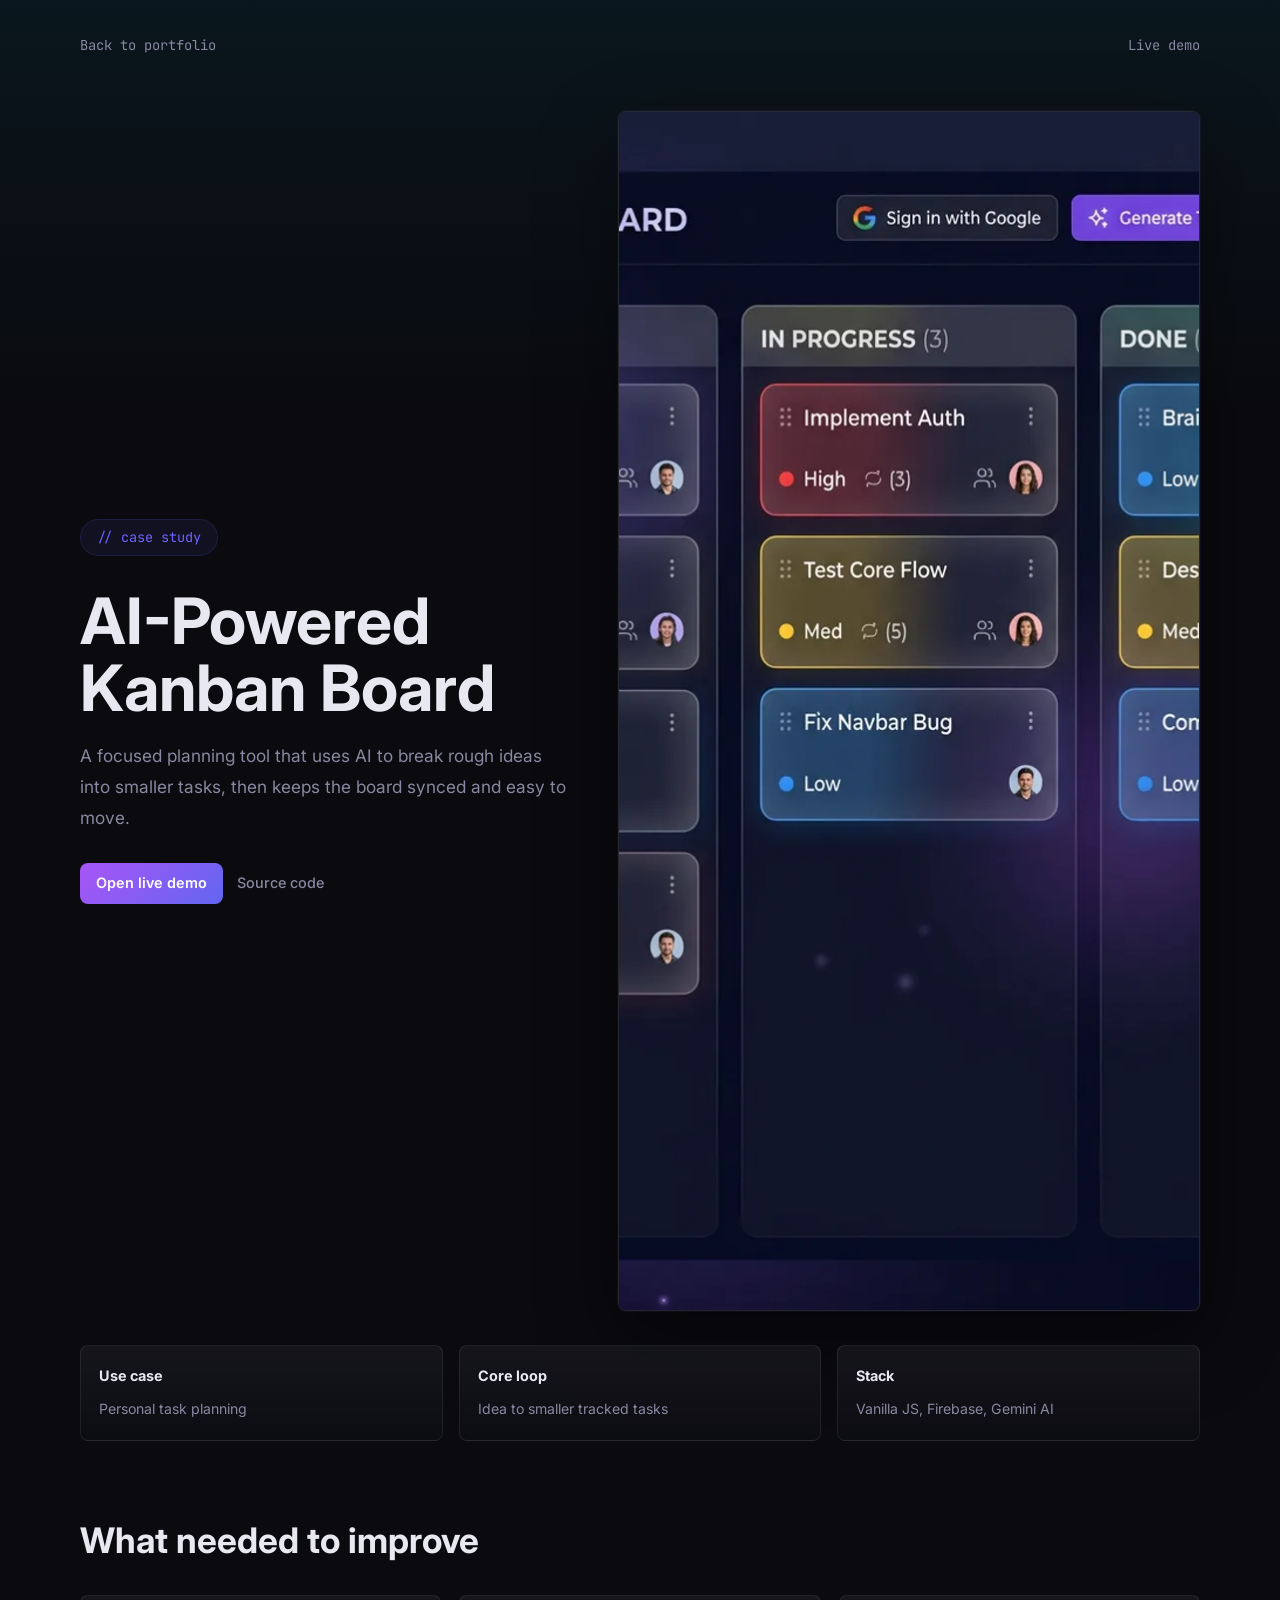
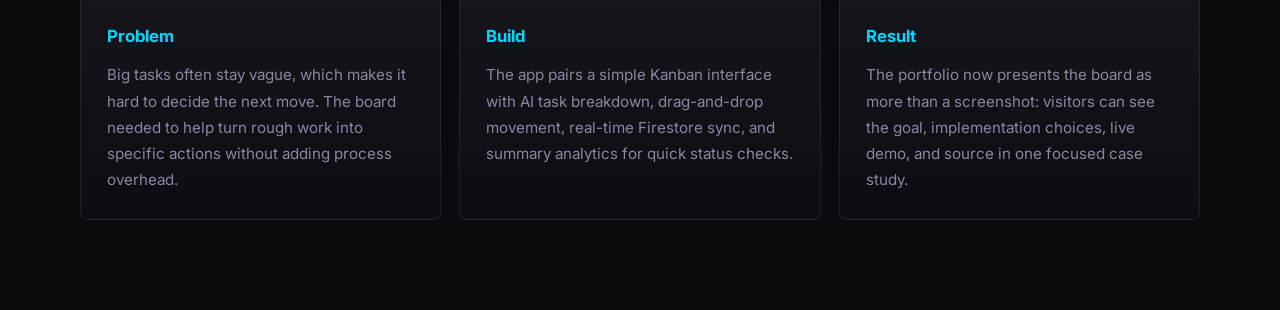
==== case-studies/ai-kanban-board/index.html @ 57461fca "add portfolio case studies" ====
<!doctype html>
<html lang="en">
  <head>
    <meta charset="UTF-8" />
    <meta name="viewport" content="width=device-width, initial-scale=1.0" />
    <title>AI-Powered Kanban Board Case Study | romeototo</title>
    <meta
      name="description"
      content="Case study for romeototo's AI-Powered Kanban Board, a productivity board with AI task breakdown and real-time cloud sync."
    />
    <meta name="theme-color" content="#0a0a0f" />
    <link rel="preconnect" href="https://fonts.googleapis.com" />
    <link rel="preconnect" href="https://fonts.gstatic.com" crossorigin />
    <link
      href="https://fonts.googleapis.com/css2?family=Inter:wght@300;400;500;600;700;800;900&family=JetBrains+Mono:wght@400;600&display=swap"
      rel="stylesheet"
    />
    <link rel="stylesheet" href="../../style.css" />
  </head>
  <body class="case-page">
    <main class="case-shell">
      <nav class="case-nav" aria-label="Case study navigation">
        <a href="../../#projects">Back to portfolio</a>
        <a
          href="https://romeototo.github.io/ai-kanban-board/"
          target="_blank"
          rel="noopener noreferrer"
          >Live demo</a
        >
      </nav>

      <section class="case-hero">
        <div>
          <span class="section-tag">// case study</span>
          <h1>AI-Powered Kanban Board</h1>
          <p>
            A focused planning tool that uses AI to break rough ideas into
            smaller tasks, then keeps the board synced and easy to move.
          </p>
          <div class="case-actions">
            <a
              href="https://romeototo.github.io/ai-kanban-board/"
              target="_blank"
              rel="noopener noreferrer"
              class="project-link project-link-primary link-purple"
              >Open live demo</a
            >
            <a
              href="https://github.com/romeototo/ai-kanban-board"
              target="_blank"
              rel="noopener noreferrer"
              class="project-link"
              >Source code</a
            >
          </div>
        </div>
        <img
          src="../../assets/projects/ai-kanban-board.webp"
          alt="AI Kanban Board interface preview"
          class="case-screenshot"
          width="1200"
          height="1200"
        />
      </section>

      <section class="case-metrics" aria-label="Project summary">
        <div>
          <strong>Use case</strong>
          <span>Personal task planning</span>
        </div>
        <div>
          <strong>Core loop</strong>
          <span>Idea to smaller tracked tasks</span>
        </div>
        <div>
          <strong>Stack</strong>
          <span>Vanilla JS, Firebase, Gemini AI</span>
        </div>
      </section>

      <section class="case-section">
        <h2>What needed to improve</h2>
        <div class="case-grid">
          <div class="case-panel">
            <h3>Problem</h3>
            <p>
              Big tasks often stay vague, which makes it hard to decide the next
              move. The board needed to help turn rough work into specific
              actions without adding process overhead.
            </p>
          </div>
          <div class="case-panel">
            <h3>Build</h3>
            <p>
              The app pairs a simple Kanban interface with AI task breakdown,
              drag-and-drop movement, real-time Firestore sync, and summary
              analytics for quick status checks.
            </p>
          </div>
          <div class="case-panel">
            <h3>Result</h3>
            <p>
              The portfolio now presents the board as more than a screenshot:
              visitors can see the goal, implementation choices, live demo, and
              source in one focused case study.
            </p>
          </div>
        </div>
      </section>
    </main>
  </body>
</html>
---- style.css ----
/* ======================================
   romeototo Portfolio — Design System
   ====================================== */

/* CSS Reset & Variables */
*,
*::before,
*::after {
  margin: 0;
  padding: 0;
  box-sizing: border-box;
}

:root {
  /* Colors */
  --bg-primary: #0a0a0f;
  --bg-secondary: #111118;
  --bg-card: rgba(17, 17, 24, 0.7);
  --bg-card-hover: rgba(25, 25, 40, 0.8);

  --accent: #6c63ff;
  --accent-glow: rgba(108, 99, 255, 0.3);
  --accent-light: #8b83ff;
  --accent-dark: #5046e5;

  --cyan: #00d9ff;
  --green: #00ff88;
  --pink: #ff6b9d;
  --orange: #ff9f43;
  --yellow: #feca57;

  --text-primary: #e8e8f0;
  --text-secondary: #8888a0;
  --text-muted: #555568;

  --border: rgba(108, 99, 255, 0.15);
  --border-hover: rgba(108, 99, 255, 0.4);

  /* Typography */
  --font-main: "Inter", -apple-system, BlinkMacSystemFont, sans-serif;
  --font-mono: "JetBrains Mono", "Fira Code", monospace;

  /* Spacing */
  --section-padding: 120px 0;
  --container-width: 1200px;

  /* Effects */
  --glass: rgba(17, 17, 24, 0.6);
  --glass-border: rgba(108, 99, 255, 0.12);
  --shadow-lg: 0 25px 60px rgba(0, 0, 0, 0.5);
  --shadow-glow: 0 0 40px rgba(108, 99, 255, 0.15);

  --transition: 0.3s cubic-bezier(0.4, 0, 0.2, 1);
  --transition-slow: 0.6s cubic-bezier(0.4, 0, 0.2, 1);
}

html {
  scroll-behavior: smooth;
  scroll-padding-top: 80px;
}

body {
  font-family: var(--font-main);
  background:
    linear-gradient(180deg, rgba(108, 99, 255, 0.035), transparent 420px),
    var(--bg-primary);
  color: var(--text-primary);
  overflow-x: hidden;
  line-height: 1.7;
  -webkit-font-smoothing: antialiased;
}

/* ======================================
   Background Effects
   ====================================== */

.bg-grid {
  position: fixed;
  inset: 0;
  background-image:
    linear-gradient(rgba(108, 99, 255, 0.03) 1px, transparent 1px),
    linear-gradient(90deg, rgba(108, 99, 255, 0.03) 1px, transparent 1px);
  background-size: 60px 60px;
  z-index: 0;
  pointer-events: none;
}

.bg-glow {
  position: fixed;
  display: none;
  border-radius: 50%;
  filter: blur(120px);
  opacity: 0.4;
  pointer-events: none;
  z-index: 0;
}

.bg-glow-1 {
  width: 600px;
  height: 600px;
  background: var(--accent);
  top: -200px;
  right: -200px;
  opacity: 0.08;
  animation: float-glow 15s ease-in-out infinite;
}

.bg-glow-2 {
  width: 500px;
  height: 500px;
  background: var(--cyan);
  bottom: -150px;
  left: -150px;
  opacity: 0.06;
  animation: float-glow 20s ease-in-out infinite reverse;
}

.bg-glow-3 {
  width: 400px;
  height: 400px;
  background: var(--pink);
  top: 50%;
  left: 50%;
  transform: translate(-50%, -50%);
  opacity: 0.04;
  animation: float-glow 12s ease-in-out infinite;
}

@keyframes float-glow {
  0%,
  100% {
    transform: translate(0, 0) scale(1);
  }
  33% {
    transform: translate(30px, -30px) scale(1.1);
  }
  66% {
    transform: translate(-20px, 20px) scale(0.9);
  }
}

/* Particles */
#particles {
  position: fixed;
  inset: 0;
  z-index: 0;
  pointer-events: none;
}

.particle {
  position: absolute;
  width: 3px;
  height: 3px;
  background: var(--accent);
  border-radius: 50%;
  opacity: 0;
  animation: particle-float linear infinite;
}

@keyframes particle-float {
  0% {
    opacity: 0;
    transform: translateY(100vh) scale(0);
  }
  10% {
    opacity: 0.6;
  }
  90% {
    opacity: 0.6;
  }
  100% {
    opacity: 0;
    transform: translateY(-10vh) scale(1);
  }
}

/* ======================================
   Container
   ====================================== */

.container {
  max-width: var(--container-width);
  margin: 0 auto;
  padding: 0 24px;
}

/* ======================================
   Navigation
   ====================================== */

.navbar {
  position: fixed;
  top: 0;
  left: 0;
  right: 0;
  z-index: 1000;
  padding: 16px 0;
  transition: var(--transition);
  backdrop-filter: blur(20px);
  -webkit-backdrop-filter: blur(20px);
  background: rgba(10, 10, 15, 0.72);
  border-bottom: 1px solid transparent;
}

.navbar.scrolled {
  padding: 10px 0;
  border-bottom-color: var(--glass-border);
  box-shadow: 0 4px 30px rgba(0, 0, 0, 0.3);
}

.nav-container {
  max-width: var(--container-width);
  margin: 0 auto;
  padding: 0 24px;
  display: flex;
  align-items: center;
  justify-content: space-between;
}

.nav-logo {
  font-family: var(--font-mono);
  font-size: 1.2rem;
  font-weight: 600;
  color: var(--text-primary);
  text-decoration: none;
  transition: var(--transition);
}

.nav-logo:hover {
  color: var(--accent);
}

.logo-bracket {
  color: var(--accent);
}

.nav-links {
  display: flex;
  gap: 8px;
}

.nav-link {
  color: var(--text-secondary);
  text-decoration: none;
  padding: 8px 16px;
  border-radius: 8px;
  font-size: 0.9rem;
  font-weight: 500;
  transition: var(--transition);
}

.nav-link:hover {
  color: var(--text-primary);
  background: rgba(108, 99, 255, 0.1);
}

.nav-links .nav-link[target="_blank"] {
  color: #c084fc;
  font-weight: 600;
}

.nav-toggle {
  display: none;
  flex-direction: column;
  gap: 5px;
  background: none;
  border: none;
  cursor: pointer;
  padding: 4px;
}

.nav-toggle span {
  width: 24px;
  height: 2px;
  background: var(--text-primary);
  border-radius: 2px;
  transition: var(--transition);
}

/* ======================================
   Hero Section
   ====================================== */

.hero {
  min-height: 100vh;
  display: flex;
  align-items: center;
  justify-content: center;
  padding: 120px 24px 80px;
  position: relative;
  z-index: 1;
  gap: 72px;
  max-width: var(--container-width);
  margin: 0 auto;
}

.hero-content {
  flex: 1;
  max-width: 600px;
}

.hero-badge {
  display: inline-flex;
  align-items: center;
  gap: 8px;
  padding: 8px 16px;
  background: rgba(0, 255, 136, 0.08);
  border: 1px solid rgba(0, 255, 136, 0.2);
  border-radius: 100px;
  font-size: 0.85rem;
  color: var(--green);
  margin-bottom: 32px;
  animation: fadeInUp 0.8s ease-out;
}

.badge-dot {
  width: 8px;
  height: 8px;
  background: var(--green);
  border-radius: 50%;
  animation: pulse-dot 2s ease-in-out infinite;
}

@keyframes pulse-dot {
  0%,
  100% {
    opacity: 1;
    transform: scale(1);
  }
  50% {
    opacity: 0.5;
    transform: scale(0.8);
  }
}

.hero-title {
  font-size: clamp(2.5rem, 6vw, 4rem);
  font-weight: 800;
  line-height: 1.1;
  margin-bottom: 20px;
  animation: fadeInUp 0.8s ease-out 0.1s both;
}

.hero-greeting {
  display: block;
  font-size: 0.45em;
  font-weight: 400;
  color: var(--text-secondary);
  margin-bottom: 8px;
}

.hero-name {
  background: linear-gradient(
    135deg,
    var(--accent) 0%,
    var(--cyan) 50%,
    var(--accent-light) 100%
  );
  -webkit-background-clip: text;
  -webkit-text-fill-color: transparent;
  background-clip: text;
}

.hero-roles {
  font-family: var(--font-mono);
  font-size: 1.1rem;
  color: var(--accent);
  margin-bottom: 24px;
  min-height: 32px;
  animation: fadeInUp 0.8s ease-out 0.2s both;
}

.cursor {
  animation: blink 1s step-end infinite;
  color: var(--accent);
}

@keyframes blink {
  50% {
    opacity: 0;
  }
}

.hero-description {
  font-size: 1.1rem;
  color: var(--text-secondary);
  line-height: 1.8;
  margin-bottom: 40px;
  max-width: 480px;
  animation: fadeInUp 0.8s ease-out 0.3s both;
}

.muted-inline {
  color: var(--text-muted);
}

.hero-cta {
  display: flex;
  gap: 16px;
  flex-wrap: wrap;
  animation: fadeInUp 0.8s ease-out 0.4s both;
}

.proof-strip {
  display: grid;
  grid-template-columns: repeat(4, minmax(0, 1fr));
  gap: 12px;
  margin-top: 34px;
  animation: fadeInUp 0.8s ease-out 0.5s both;
}

.proof-item {
  padding: 16px 14px;
  border: 1px solid rgba(108, 99, 255, 0.14);
  border-radius: 8px;
  background:
    linear-gradient(180deg, rgba(255, 255, 255, 0.035), transparent),
    rgba(17, 17, 24, 0.52);
  box-shadow: 0 14px 34px rgba(0, 0, 0, 0.18);
}

.proof-item strong {
  display: block;
  color: var(--text-primary);
  font-family: var(--font-mono);
  font-size: 1.05rem;
  line-height: 1.2;
}

.proof-item span {
  display: block;
  margin-top: 4px;
  color: var(--text-muted);
  font-size: 0.75rem;
  line-height: 1.35;
}

/* Buttons */
.btn {
  display: inline-flex;
  align-items: center;
  gap: 8px;
  padding: 14px 28px;
  border-radius: 12px;
  font-size: 0.95rem;
  font-weight: 600;
  text-decoration: none;
  transition: var(--transition);
  cursor: pointer;
  border: none;
}

.btn-primary {
  background: linear-gradient(135deg, var(--accent), var(--accent-dark));
  color: white;
  box-shadow: 0 4px 20px var(--accent-glow);
}

.btn-primary:hover {
  transform: translateY(-2px);
  box-shadow: 0 8px 30px rgba(108, 99, 255, 0.4);
}

.btn-ghost {
  background: transparent;
  color: var(--text-primary);
  border: 1px solid var(--border);
}

.btn-ghost:hover {
  border-color: var(--accent);
  background: rgba(108, 99, 255, 0.08);
  transform: translateY(-2px);
}

.btn-resume {
  background: transparent;
  color: #c084fc;
  border: 1px solid rgba(168, 85, 247, 0.3);
}

.btn-resume:hover {
  border-color: #c084fc;
  background: rgba(168, 85, 247, 0.1);
  transform: translateY(-2px);
}

/* Hero Visual — Code Window */
.hero-visual {
  flex: 0 0 420px;
  animation: fadeInUp 1s ease-out 0.5s both;
}

.code-window {
  background: var(--bg-secondary);
  border: 1px solid var(--glass-border);
  border-radius: 16px;
  overflow: hidden;
  box-shadow: var(--shadow-lg), var(--shadow-glow);
  transform: perspective(1000px) rotateY(-5deg) rotateX(2deg);
  transition: var(--transition-slow);
}

.code-window:hover {
  transform: perspective(1000px) rotateY(0deg) rotateX(0deg);
  box-shadow:
    var(--shadow-lg),
    0 0 60px rgba(108, 99, 255, 0.2);
}

.code-header {
  display: flex;
  align-items: center;
  gap: 12px;
  padding: 14px 20px;
  background: rgba(255, 255, 255, 0.03);
  border-bottom: 1px solid var(--glass-border);
}

.code-dots {
  display: flex;
  gap: 8px;
}

.dot {
  width: 12px;
  height: 12px;
  border-radius: 50%;
}

.dot-red {
  background: #ff5f57;
}
.dot-yellow {
  background: #ffbd2e;
}
.dot-green {
  background: #28c840;
}

.code-title {
  font-family: var(--font-mono);
  font-size: 0.8rem;
  color: var(--text-muted);
}

.code-body {
  padding: 24px;
  font-family: var(--font-mono);
  font-size: 0.85rem;
  line-height: 1.8;
}

.code-body pre {
  white-space: pre-wrap;
}

.code-keyword {
  color: var(--pink);
}
.code-var {
  color: var(--cyan);
}
.code-key {
  color: var(--accent-light);
}
.code-string {
  color: var(--green);
}

/* ======================================
   Banner Section
   ====================================== */

.banner-section {
  padding: 20px 0 60px;
  position: relative;
  z-index: 1;
}

.banner-wrapper {
  position: relative;
  border-radius: 8px;
  overflow: hidden;
  /* Animated neon border */
  padding: 2px;
  background: linear-gradient(
    135deg,
    rgba(0, 217, 255, 0.6),
    rgba(108, 99, 255, 0.4),
    rgba(0, 217, 255, 0.2),
    rgba(108, 99, 255, 0.6)
  );
  background-size: 300% 300%;
  animation: banner-border-glow 4s ease infinite;
  box-shadow:
    0 0 30px rgba(0, 217, 255, 0.2),
    0 0 60px rgba(108, 99, 255, 0.1),
    0 20px 60px rgba(0, 0, 0, 0.5);
}

@keyframes banner-border-glow {
  0% {
    background-position: 0% 50%;
  }
  50% {
    background-position: 100% 50%;
  }
  100% {
    background-position: 0% 50%;
  }
}

.banner-wrapper::before {
  content: "";
  position: absolute;
  inset: 0;
  border-radius: 8px;
  background: linear-gradient(
    90deg,
    transparent 0%,
    rgba(0, 217, 255, 0.08) 40%,
    rgba(108, 99, 255, 0.08) 60%,
    transparent 100%
  );
  background-size: 200% 100%;
  animation: banner-shimmer 3s ease-in-out infinite;
  pointer-events: none;
  z-index: 2;
}

@keyframes banner-shimmer {
  0% {
    background-position: -200% 0;
  }
  100% {
    background-position: 200% 0;
  }
}

.profile-banner {
  display: block;
  width: 100%;
  height: auto;
  border-radius: 6px;
  transition:
    transform 0.4s ease,
    filter 0.4s ease;
  filter: brightness(0.95) saturate(1.1);
  position: relative;
  z-index: 1;
}

.banner-wrapper picture {
  display: block;
}

.banner-wrapper:hover .profile-banner {
  transform: scale(1.01);
  filter: brightness(1.05) saturate(1.2);
}

@media (max-width: 768px) {
  .banner-section {
    padding: 10px 0 40px;
  }
  .banner-wrapper {
    border-radius: 8px;
  }
  .profile-banner {
    border-radius: 6px;
  }
}

/* ======================================
   Sections
   ====================================== */

.section {
  padding: var(--section-padding);
  position: relative;
  z-index: 1;
}

.section-dark {
  background:
    linear-gradient(180deg, rgba(255, 255, 255, 0.015), transparent 120px),
    rgba(0, 0, 0, 0.3);
}

.section-header {
  text-align: center;
  margin-bottom: 64px;
}

.section-tag {
  display: inline-block;
  font-family: var(--font-mono);
  font-size: 0.85rem;
  color: var(--accent);
  margin-bottom: 16px;
  padding: 6px 16px;
  background: rgba(108, 99, 255, 0.08);
  border-radius: 100px;
  border: 1px solid rgba(108, 99, 255, 0.15);
}

.section-title {
  font-size: clamp(2rem, 4vw, 3rem);
  font-weight: 800;
  letter-spacing: 0;
}

.section-intro {
  max-width: 680px;
  margin: 18px auto 0;
  color: var(--text-secondary);
  font-size: 1rem;
  line-height: 1.75;
}

/* ======================================
   About Section
   ====================================== */

.about-grid {
  display: grid;
  grid-template-columns: repeat(auto-fit, minmax(260px, 1fr));
  gap: 24px;
}

.about-card {
  background: var(--bg-card);
  border: 1px solid var(--border);
  border-radius: 8px;
  padding: 36px 28px;
  transition: var(--transition);
  backdrop-filter: blur(10px);
}

.about-card:hover {
  background: var(--bg-card-hover);
  border-color: var(--border-hover);
  transform: translateY(-8px);
  box-shadow: var(--shadow-glow);
}

.about-icon {
  font-size: 2.5rem;
  margin-bottom: 20px;
}

.about-card h3 {
  font-size: 1.2rem;
  font-weight: 700;
  margin-bottom: 12px;
  color: var(--text-primary);
}

.about-card p {
  color: var(--text-secondary);
  font-size: 0.95rem;
  line-height: 1.7;
}

/* ======================================
   Projects Section
   ====================================== */

.projects-grid {
  display: grid;
  grid-template-columns: repeat(auto-fit, minmax(300px, 1fr));
  gap: 24px;
}

.project-card {
  background:
    linear-gradient(180deg, rgba(255, 255, 255, 0.035), transparent),
    rgba(17, 17, 24, 0.44);
  border: 1px solid rgba(255, 255, 255, 0.07);
  border-radius: 8px;
  padding: 32px 28px;
  transition:
    transform 0.3s cubic-bezier(0.4, 0, 0.2, 1),
    background 0.3s ease,
    border-color 0.3s ease,
    box-shadow 0.3s ease;
  position: relative;
  overflow: hidden;
  backdrop-filter: blur(16px);
  -webkit-backdrop-filter: blur(16px);
}

.project-media {
  aspect-ratio: 16 / 9;
  width: 100%;
  margin-bottom: 24px;
  overflow: hidden;
  border: 1px solid rgba(255, 255, 255, 0.08);
  border-radius: 8px;
  background: rgba(10, 10, 15, 0.75);
  box-shadow:
    inset 0 0 0 1px rgba(108, 99, 255, 0.06),
    0 18px 36px rgba(0, 0, 0, 0.24);
}

.project-media img {
  display: block;
  width: 100%;
  height: 100%;
  object-fit: cover;
  object-position: top center;
  transition: transform 0.45s ease;
}

.project-card:hover .project-media img {
  transform: scale(1.03);
}

.project-media-square img {
  object-position: center;
}

.project-media-visual {
  display: flex;
  min-height: 180px;
  flex-direction: column;
  justify-content: flex-end;
  padding: 22px;
}

.project-media-visual span {
  width: fit-content;
  margin-bottom: 10px;
  padding: 4px 10px;
  border-radius: 999px;
  background: rgba(255, 255, 255, 0.09);
  color: var(--text-primary);
  font-family: var(--font-mono);
  font-size: 0.75rem;
}

.project-media-visual strong {
  color: white;
  font-size: 1.35rem;
  line-height: 1.2;
}

.visual-rialo {
  background:
    radial-gradient(
      circle at 18% 25%,
      rgba(0, 255, 136, 0.35),
      transparent 26%
    ),
    radial-gradient(
      circle at 80% 15%,
      rgba(108, 99, 255, 0.45),
      transparent 30%
    ),
    linear-gradient(135deg, rgba(12, 18, 28, 0.98), rgba(43, 27, 83, 0.92));
}

.visual-monster {
  background:
    radial-gradient(
      circle at 22% 22%,
      rgba(255, 107, 157, 0.5),
      transparent 25%
    ),
    radial-gradient(
      circle at 78% 72%,
      rgba(255, 159, 67, 0.35),
      transparent 28%
    ),
    linear-gradient(135deg, rgba(46, 11, 34, 0.98), rgba(12, 12, 28, 0.95));
}

.visual-telegram {
  background:
    linear-gradient(135deg, rgba(0, 217, 255, 0.16), rgba(108, 99, 255, 0.24)),
    linear-gradient(160deg, #0a0a0f, #111827);
}

.project-card::after {
  content: "";
  position: absolute;
  inset: 0;
  border-radius: inherit;
  opacity: 0;
  transition: opacity 0.3s ease;
  background: radial-gradient(
    600px circle at var(--mouse-x, 0) var(--mouse-y, 0),
    rgba(108, 99, 255, 0.1),
    transparent 40%
  );
  z-index: 0;
  pointer-events: none;
}

.project-card > * {
  position: relative;
  z-index: 1;
}

.project-card::before {
  content: "";
  position: absolute;
  top: 0;
  left: 0;
  right: 0;
  height: 3px;
  background: linear-gradient(90deg, var(--accent), var(--cyan));
  opacity: 0;
  transition: var(--transition);
}

.project-card:hover {
  background:
    linear-gradient(180deg, rgba(255, 255, 255, 0.045), transparent),
    rgba(17, 17, 24, 0.72);
  border-color: rgba(108, 99, 255, 0.3);
  transform: translateY(-8px);
  box-shadow: 0 10px 40px rgba(108, 99, 255, 0.15);
}

.project-card:hover::before,
.project-card:hover::after {
  opacity: 1;
}

.project-featured {
  grid-column: 1 / -1;
  display: grid;
  grid-template-columns: minmax(320px, 0.9fr) minmax(0, 1.1fr);
  align-items: center;
  column-gap: 34px;
  background: linear-gradient(
    135deg,
    rgba(108, 99, 255, 0.08),
    rgba(0, 217, 255, 0.05)
  );
  border-color: rgba(108, 99, 255, 0.25);
}

.project-featured .project-media {
  grid-row: 1 / span 7;
  height: 100%;
  min-height: 320px;
  margin-bottom: 0;
}

.project-featured .project-media img {
  object-position: center top;
}

.project-featured .project-media-visual {
  min-height: 320px;
}

.project-featured .case-study {
  grid-column: 1 / -1;
}

.project-featured::before {
  opacity: 1;
  height: 3px;
  background: linear-gradient(90deg, var(--accent), var(--cyan), var(--green));
}

.project-badge {
  display: inline-block;
  padding: 4px 12px;
  background: rgba(108, 99, 255, 0.15);
  color: var(--accent-light);
  font-size: 0.75rem;
  font-weight: 600;
  border-radius: 100px;
  margin-bottom: 16px;
}

.badge-cyan {
  background: #06b6d4;
  color: white;
}

.badge-purple {
  background: #a855f7;
  color: white;
}

.project-icon {
  font-size: 2.2rem;
  margin-bottom: 16px;
}

.project-name {
  font-size: 1.3rem;
  font-weight: 700;
  margin-bottom: 12px;
}

.project-desc {
  color: var(--text-secondary);
  font-size: 0.95rem;
  line-height: 1.7;
  margin-bottom: 20px;
}

.case-study {
  margin-top: 24px;
  padding-top: 22px;
  border-top: 1px solid rgba(255, 255, 255, 0.08);
}

.case-study-label {
  display: inline-block;
  margin-bottom: 14px;
  color: var(--cyan);
  font-family: var(--font-mono);
  font-size: 0.78rem;
}

.case-study dl {
  display: grid;
  grid-template-columns: repeat(3, minmax(0, 1fr));
  gap: 14px;
}

.case-study div {
  padding: 14px;
  border: 1px solid rgba(108, 99, 255, 0.12);
  border-radius: 8px;
  background:
    linear-gradient(180deg, rgba(255, 255, 255, 0.025), transparent),
    rgba(108, 99, 255, 0.05);
}

.case-study dt {
  margin-bottom: 6px;
  color: var(--text-primary);
  font-size: 0.82rem;
  font-weight: 700;
}

.case-study dd {
  color: var(--text-secondary);
  font-size: 0.85rem;
  line-height: 1.55;
}

.project-tech {
  display: flex;
  flex-wrap: wrap;
  gap: 8px;
  margin-bottom: 14px;
}

.tech-tag {
  padding: 4px 12px;
  background: rgba(108, 99, 255, 0.08);
  color: var(--accent-light);
  font-size: 0.8rem;
  font-weight: 500;
  border-radius: 6px;
  border: 1px solid rgba(108, 99, 255, 0.12);
}

.project-links {
  display: flex;
  flex-wrap: wrap;
  align-items: center;
  gap: 12px;
  margin-top: 24px;
}

.project-proof {
  display: flex;
  flex-wrap: wrap;
  gap: 8px;
  margin-top: 6px;
}

.project-proof span {
  padding: 5px 10px;
  border: 1px solid rgba(255, 255, 255, 0.08);
  border-radius: 999px;
  background: rgba(255, 255, 255, 0.035);
  color: var(--text-muted);
  font-family: var(--font-mono);
  font-size: 0.72rem;
}

.project-link {
  display: inline-flex;
  align-items: center;
  gap: 6px;
  color: var(--text-secondary);
  text-decoration: none;
  font-size: 0.9rem;
  font-weight: 500;
  transition: var(--transition);
}

.project-link-primary {
  color: white;
  padding: 8px 16px;
  border-radius: 8px;
  font-weight: 600;
}

.project-link-primary:hover {
  color: white;
  transform: translateY(-1px);
}

.link-cyan {
  background: linear-gradient(135deg, #06b6d4, #3b82f6);
}

.link-purple {
  background: linear-gradient(135deg, #a855f7, #6366f1);
}

.link-indigo {
  background: linear-gradient(135deg, #6366f1, #8b5cf6);
}

.link-pink {
  background: linear-gradient(135deg, #f43f5e, #ec4899);
}

.link-green {
  background: linear-gradient(135deg, #10b981, #3b82f6);
}

.project-link:not(.project-link-primary):hover {
  color: var(--accent);
}

/* ======================================
   Skills Section
   ====================================== */

.skills-grid {
  display: grid;
  grid-template-columns: repeat(auto-fit, minmax(300px, 1fr));
  gap: 32px;
}

.skill-category {
  background: var(--bg-card);
  border: 1px solid var(--border);
  border-radius: 8px;
  padding: 32px 28px;
  backdrop-filter: blur(10px);
  transition: var(--transition);
}

.skill-category:hover {
  border-color: var(--border-hover);
  box-shadow: var(--shadow-glow);
}

.skill-cat-title {
  font-size: 1.1rem;
  font-weight: 700;
  margin-bottom: 20px;
  color: var(--accent-light);
  display: flex;
  align-items: center;
  gap: 8px;
}

.skill-cat-title::before {
  content: "";
  width: 4px;
  height: 20px;
  background: var(--accent);
  border-radius: 2px;
}

.skill-items {
  display: flex;
  flex-direction: column;
  gap: 12px;
}

.skill-item {
  display: flex;
  align-items: center;
  gap: 12px;
  padding: 12px 16px;
  background: rgba(108, 99, 255, 0.04);
  border-radius: 10px;
  font-size: 0.95rem;
  font-weight: 500;
  transition: var(--transition);
}

.skill-item:hover {
  background: rgba(108, 99, 255, 0.1);
  transform: translateX(4px);
}

.skill-icon {
  font-size: 1.2rem;
}

/* ======================================
   Process Section
   ====================================== */

.process-grid {
  display: grid;
  grid-template-columns: repeat(3, minmax(0, 1fr));
  gap: 24px;
}

.process-card {
  padding: 30px 26px;
  border: 1px solid var(--border);
  border-radius: 8px;
  background:
    linear-gradient(180deg, rgba(255, 255, 255, 0.035), transparent),
    var(--bg-card);
  backdrop-filter: blur(10px);
  transition: var(--transition);
}

.process-card::before {
  content: "";
  display: block;
  width: 44px;
  height: 3px;
  margin-bottom: 22px;
  border-radius: 999px;
  background: linear-gradient(90deg, var(--accent), var(--cyan));
}

.process-card:hover {
  border-color: var(--border-hover);
  transform: translateY(-6px);
  box-shadow: var(--shadow-glow);
}

.process-step {
  display: inline-block;
  margin-bottom: 18px;
  color: var(--cyan);
  font-family: var(--font-mono);
  font-size: 0.82rem;
}

.process-card h3 {
  margin-bottom: 12px;
  color: var(--text-primary);
  font-size: 1.1rem;
}

.process-card p {
  color: var(--text-secondary);
  font-size: 0.95rem;
  line-height: 1.7;
}

/* ======================================
   Contact Section
   ====================================== */

.contact-content {
  text-align: center;
  max-width: 760px;
  margin: 0 auto;
  padding: 44px;
  border: 1px solid rgba(108, 99, 255, 0.16);
  border-radius: 8px;
  background:
    linear-gradient(135deg, rgba(108, 99, 255, 0.08), rgba(0, 217, 255, 0.045)),
    rgba(17, 17, 24, 0.42);
  box-shadow: 0 24px 70px rgba(0, 0, 0, 0.3);
}

.contact-text {
  font-size: 1.15rem;
  color: var(--text-secondary);
  margin-bottom: 22px;
  line-height: 1.8;
}

.contact-brief {
  margin-bottom: 36px;
  padding: 14px 16px;
  border: 1px solid rgba(0, 217, 255, 0.16);
  border-radius: 8px;
  background: rgba(0, 217, 255, 0.055);
  color: var(--text-secondary);
  font-size: 0.9rem;
}

.contact-brief span {
  display: block;
  margin-bottom: 4px;
  color: var(--cyan);
  font-family: var(--font-mono);
  font-size: 0.75rem;
}

.contact-brief strong {
  color: var(--text-primary);
  font-weight: 600;
}

.contact-links {
  display: flex;
  justify-content: center;
  gap: 16px;
  flex-wrap: wrap;
}

/* ======================================
   Terminal Easter Egg
   ====================================== */
#terminal-container {
  position: fixed;
  top: 0;
  left: 50%;
  transform: translateX(-50%) translateY(-100%);
  width: 90%;
  max-width: 700px;
  height: 350px;
  background: rgba(10, 10, 15, 0.85);
  border: 1px solid rgba(255, 255, 255, 0.1);
  border-bottom-left-radius: 12px;
  border-bottom-right-radius: 12px;
  border-top: none;
  z-index: 9999;
  box-shadow:
    0 20px 50px rgba(0, 0, 0, 0.5),
    0 0 30px rgba(108, 99, 255, 0.2);
  transition: transform 0.4s cubic-bezier(0.175, 0.885, 0.32, 1.275);
  display: flex;
  flex-direction: column;
  backdrop-filter: blur(20px);
  -webkit-backdrop-filter: blur(20px);
  font-family: var(--font-mono);
}

#terminal-container.terminal-visible {
  transform: translateX(-50%) translateY(0);
}

.terminal-header {
  display: flex;
  align-items: center;
  gap: 12px;
  padding: 12px 16px;
  background: rgba(255, 255, 255, 0.05);
  border-bottom: 1px solid rgba(255, 255, 255, 0.1);
}

.terminal-header .dot-red {
  cursor: pointer;
}
.terminal-header .dot-red:hover {
  opacity: 0.8;
}

.terminal-body {
  flex: 1;
  padding: 16px;
  overflow-y: auto;
  font-size: 0.9rem;
  color: var(--text-primary);
  display: flex;
  flex-direction: column;
  gap: 8px;
}

.terminal-input-line {
  display: flex;
  padding: 0 16px 16px;
  gap: 10px;
  align-items: center;
}

.term-prompt {
  color: var(--green);
  font-weight: 600;
}

#terminal-input {
  flex: 1;
  background: transparent;
  border: none;
  color: var(--text-primary);
  font-family: var(--font-mono);
  font-size: 0.95rem;
  outline: none;
}

.term-line {
  margin: 0;
  word-break: break-all;
  line-height: 1.5;
}
.term-output {
  color: var(--accent-light);
  margin-left: 12px;
}

.contact-btn {
  display: inline-flex;
  align-items: center;
  gap: 10px;
  padding: 16px 32px;
  background: var(--bg-card);
  border: 1px solid var(--border);
  border-radius: 14px;
  color: var(--text-primary);
  text-decoration: none;
  font-size: 1rem;
  font-weight: 600;
  transition: var(--transition);
}

.contact-btn:first-child {
  border-color: rgba(0, 217, 255, 0.28);
  background: rgba(0, 217, 255, 0.08);
}

.contact-btn-primary {
  border-color: rgba(0, 217, 255, 0.34);
  background: linear-gradient(
    135deg,
    rgba(0, 217, 255, 0.16),
    rgba(108, 99, 255, 0.12)
  );
}

.contact-btn:hover {
  border-color: var(--accent);
  background: rgba(108, 99, 255, 0.1);
  transform: translateY(-4px);
  box-shadow: var(--shadow-glow);
}

/* ======================================
   Footer
   ====================================== */

.footer {
  padding: 40px 0;
  text-align: center;
  color: var(--text-muted);
  font-size: 0.9rem;
  border-top: 1px solid var(--glass-border);
  position: relative;
  z-index: 1;
}

:focus-visible {
  outline: 2px solid var(--cyan);
  outline-offset: 4px;
}

/* ======================================
   Case Study Pages
   ====================================== */

.case-page {
  min-height: 100vh;
  background:
    linear-gradient(180deg, rgba(0, 217, 255, 0.06), transparent 420px),
    var(--bg-primary);
}

.case-shell {
  width: min(1120px, calc(100% - 48px));
  margin: 0 auto;
  padding: 34px 0 90px;
}

.case-nav {
  display: flex;
  justify-content: space-between;
  gap: 16px;
  margin-bottom: 54px;
  font-family: var(--font-mono);
  font-size: 0.86rem;
}

.case-nav a {
  color: var(--text-secondary);
  text-decoration: none;
  transition: var(--transition);
}

.case-nav a:hover {
  color: var(--cyan);
}

.case-hero {
  display: grid;
  grid-template-columns: minmax(0, 0.92fr) minmax(360px, 1.08fr);
  gap: 42px;
  align-items: center;
  margin-bottom: 34px;
}

.case-hero h1 {
  margin: 16px 0 20px;
  font-size: clamp(2.4rem, 5vw, 4.4rem);
  line-height: 1.04;
  letter-spacing: 0;
}

.case-hero p {
  max-width: 560px;
  color: var(--text-secondary);
  font-size: 1.08rem;
  line-height: 1.78;
}

.case-actions {
  display: flex;
  flex-wrap: wrap;
  gap: 14px;
  margin-top: 30px;
}

.case-screenshot {
  display: block;
  width: 100%;
  aspect-ratio: 16 / 10;
  object-fit: cover;
  object-position: top center;
  border: 1px solid rgba(255, 255, 255, 0.1);
  border-radius: 8px;
  background: rgba(17, 17, 24, 0.68);
  box-shadow:
    0 28px 80px rgba(0, 0, 0, 0.42),
    0 0 0 1px rgba(108, 99, 255, 0.08);
}

.case-metrics {
  display: grid;
  grid-template-columns: repeat(3, minmax(0, 1fr));
  gap: 16px;
  margin-bottom: 70px;
}

.case-metrics div,
.case-panel {
  border: 1px solid rgba(255, 255, 255, 0.08);
  border-radius: 8px;
  background:
    linear-gradient(180deg, rgba(255, 255, 255, 0.035), transparent),
    rgba(17, 17, 24, 0.52);
}

.case-metrics div {
  padding: 18px;
}

.case-metrics strong {
  display: block;
  margin-bottom: 6px;
  color: var(--text-primary);
  font-size: 0.9rem;
}

.case-metrics span {
  color: var(--text-secondary);
  font-size: 0.88rem;
}

.case-section h2 {
  margin-bottom: 24px;
  font-size: clamp(1.6rem, 3vw, 2.2rem);
}

.case-grid {
  display: grid;
  grid-template-columns: repeat(3, minmax(0, 1fr));
  gap: 18px;
}

.case-panel {
  padding: 26px;
}

.case-panel h3 {
  margin-bottom: 12px;
  color: var(--cyan);
  font-size: 1.05rem;
}

.case-panel p {
  color: var(--text-secondary);
  font-size: 0.95rem;
  line-height: 1.72;
}

/* ======================================
   Animations
   ====================================== */

@keyframes fadeInUp {
  from {
    opacity: 0;
    transform: translateY(30px);
  }
  to {
    opacity: 1;
    transform: translateY(0);
  }
}

/* Scroll reveal */
.about-card,
.project-card,
.skill-category,
.process-card {
  opacity: 0;
  transform: translateY(40px);
  transition:
    opacity 0.6s ease-out,
    transform 0.6s ease-out;
}

.about-card.visible,
.project-card.visible,
.skill-category.visible,
.process-card.visible {
  opacity: 1;
  transform: translateY(0);
}

/* ======================================
   Responsive
   ====================================== */

@media (max-width: 900px) {
  .hero {
    flex-direction: column;
    text-align: center;
    padding-top: 140px;
  }

  .hero-content {
    max-width: 100%;
  }

  .hero-description {
    max-width: 100%;
  }

  .hero-cta {
    justify-content: center;
  }

  .hero-visual {
    flex: none;
    width: 100%;
    max-width: 420px;
  }

  .code-window {
    transform: none;
  }

  .code-window:hover {
    transform: none;
  }

  .nav-links {
    display: none;
    position: absolute;
    top: 100%;
    left: 0;
    right: 0;
    flex-direction: column;
    background: rgba(10, 10, 15, 0.95);
    backdrop-filter: blur(20px);
    padding: 16px;
    border-bottom: 1px solid var(--glass-border);
  }

  .nav-links.active {
    display: flex;
  }

  .nav-toggle {
    display: flex;
  }

  .project-featured {
    grid-column: auto;
    display: block;
  }

  .project-featured .project-media {
    min-height: 0;
    margin-bottom: 24px;
  }

  .case-study dl {
    grid-template-columns: 1fr;
  }

  .proof-strip,
  .process-grid,
  .case-metrics,
  .case-grid {
    grid-template-columns: 1fr 1fr;
  }

  .case-hero {
    grid-template-columns: 1fr;
  }
}

@media (max-width: 600px) {
  :root {
    --section-padding: 80px 0;
  }

  .hero {
    padding-top: 120px;
  }

  .about-grid,
  .case-grid,
  .case-metrics,
  .projects-grid,
  .skills-grid,
  .process-grid {
    grid-template-columns: 1fr;
  }

  .hero-cta {
    flex-direction: column;
    align-items: center;
  }

  .btn {
    width: 100%;
    justify-content: center;
  }

  .contact-content {
    padding: 28px 20px;
  }

  .case-shell {
    width: min(100% - 32px, 1120px);
    padding-top: 24px;
  }

  .case-nav {
    flex-direction: column;
    margin-bottom: 36px;
  }

  .case-hero {
    gap: 26px;
  }
}

@media (max-width: 380px) {
  .proof-strip {
    grid-template-columns: 1fr;
  }
}

@media (prefers-reduced-motion: reduce) {
  html {
    scroll-behavior: auto;
  }

  *,
  *::before,
  *::after {
    animation-duration: 0.001ms !important;
    animation-iteration-count: 1 !important;
    scroll-behavior: auto !important;
    transition-duration: 0.001ms !important;
  }

  #particles {
    display: none;
  }
}
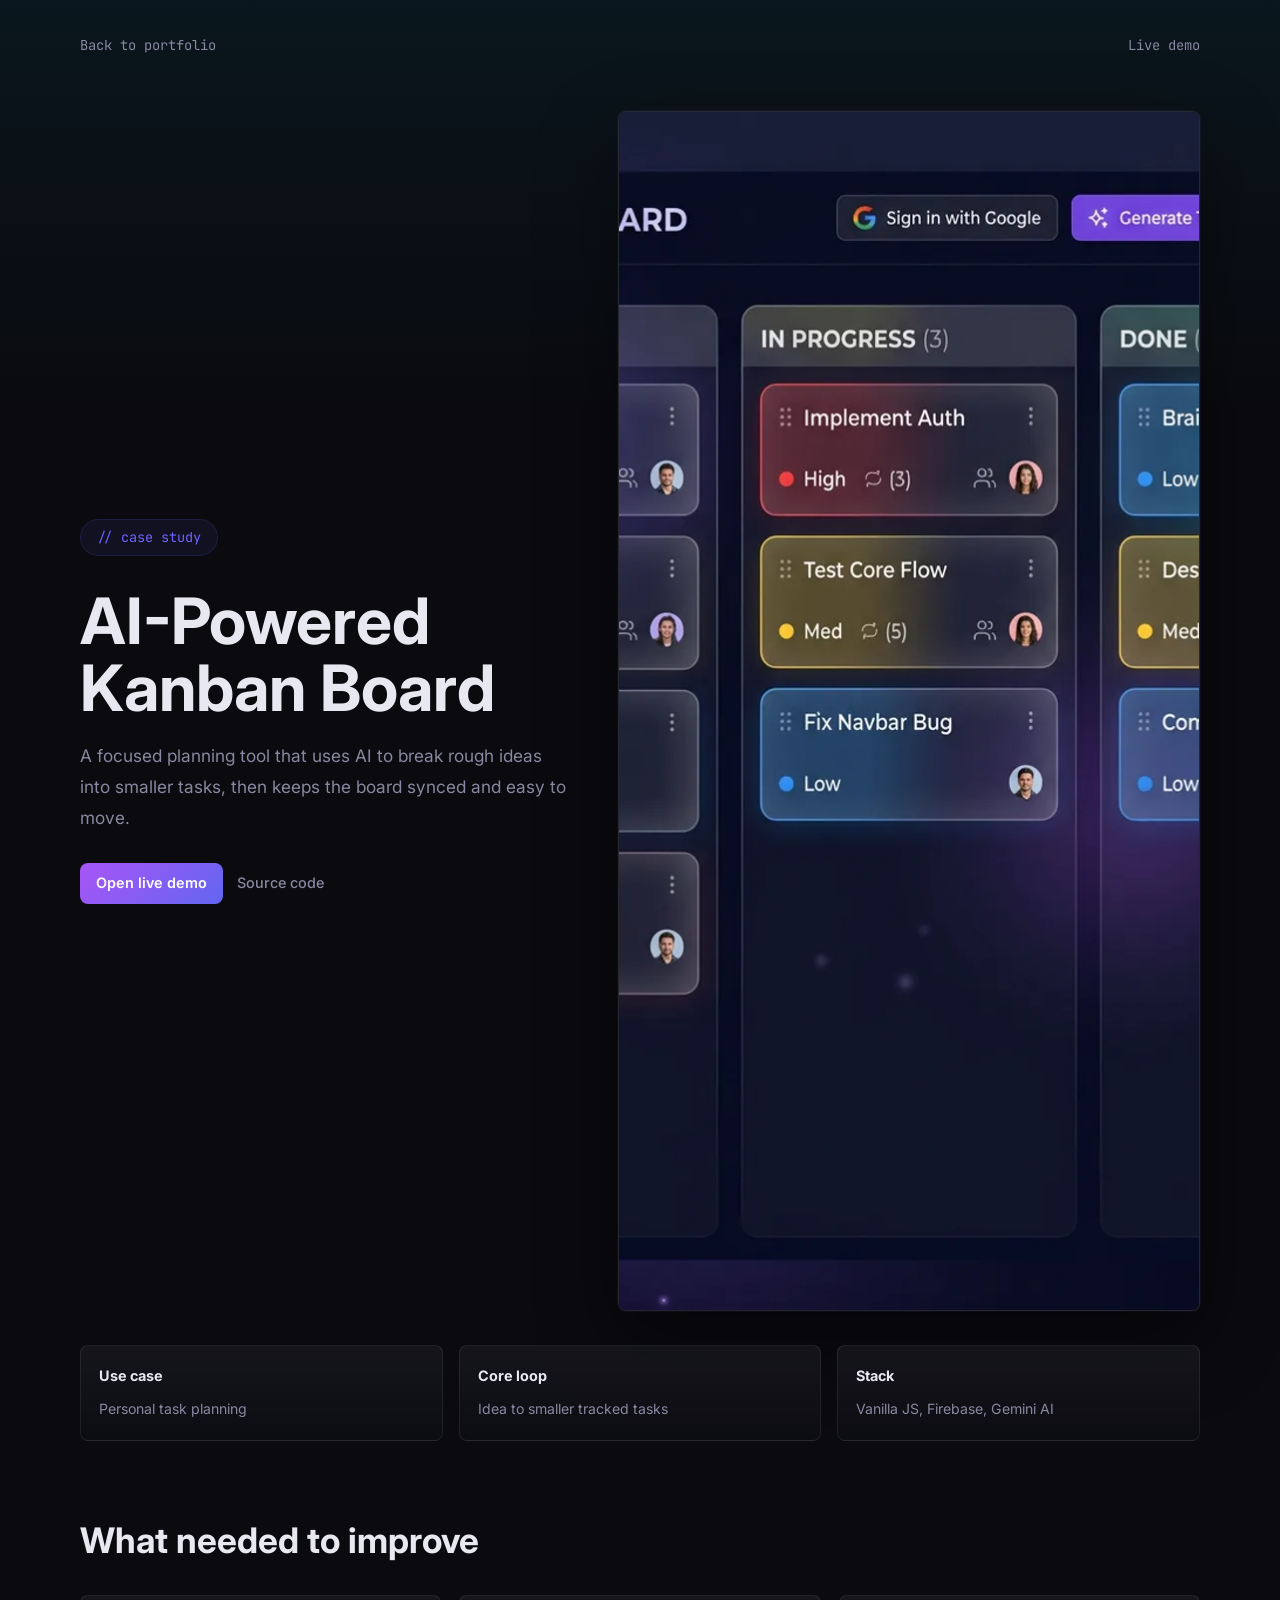
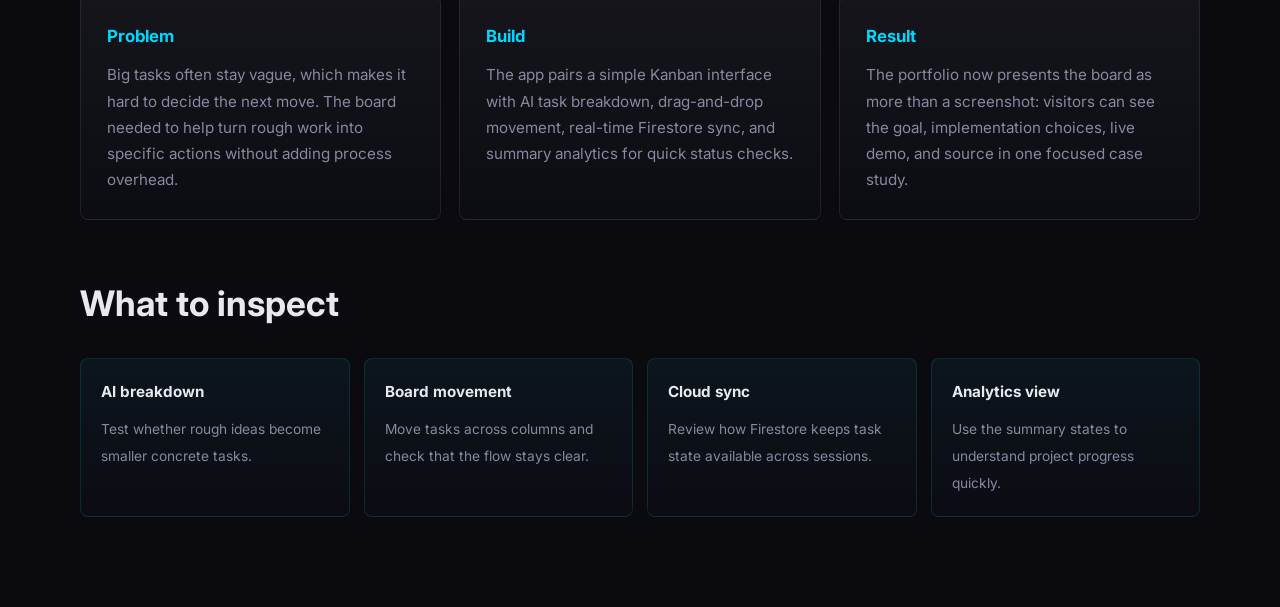
==== commit 450efe50: "sharpen portfolio positioning" ====
--- a/case-studies/ai-kanban-board/index.html
+++ b/case-studies/ai-kanban-board/index.html
@@ -107,6 +107,37 @@
           </div>
         </div>
       </section>
+
+      <section class="case-section">
+        <h2>What to inspect</h2>
+        <div class="inspect-list">
+          <div>
+            <strong>AI breakdown</strong>
+            <span>Test whether rough ideas become smaller concrete tasks.</span>
+          </div>
+          <div>
+            <strong>Board movement</strong>
+            <span
+              >Move tasks across columns and check that the flow stays
+              clear.</span
+            >
+          </div>
+          <div>
+            <strong>Cloud sync</strong>
+            <span
+              >Review how Firestore keeps task state available across
+              sessions.</span
+            >
+          </div>
+          <div>
+            <strong>Analytics view</strong>
+            <span
+              >Use the summary states to understand project progress
+              quickly.</span
+            >
+          </div>
+        </div>
+      </section>
     </main>
   </body>
 </html>
--- a/style.css
+++ b/style.css
@@ -1580,6 +1580,10 @@
   font-size: clamp(1.6rem, 3vw, 2.2rem);
 }
 
+.case-section + .case-section {
+  margin-top: 54px;
+}
+
 .case-grid {
   display: grid;
   grid-template-columns: repeat(3, minmax(0, 1fr));
@@ -1600,6 +1604,35 @@
   color: var(--text-secondary);
   font-size: 0.95rem;
   line-height: 1.72;
+}
+
+.inspect-list {
+  display: grid;
+  grid-template-columns: repeat(4, minmax(0, 1fr));
+  gap: 14px;
+}
+
+.inspect-list div {
+  min-height: 132px;
+  padding: 20px;
+  border: 1px solid rgba(0, 217, 255, 0.14);
+  border-radius: 8px;
+  background:
+    linear-gradient(180deg, rgba(0, 217, 255, 0.045), transparent),
+    rgba(17, 17, 24, 0.46);
+}
+
+.inspect-list strong {
+  display: block;
+  margin-bottom: 10px;
+  color: var(--text-primary);
+  font-size: 0.95rem;
+}
+
+.inspect-list span {
+  color: var(--text-secondary);
+  font-size: 0.86rem;
+  line-height: 1.62;
 }
 
 /* ======================================
@@ -1712,7 +1745,8 @@
   .proof-strip,
   .process-grid,
   .case-metrics,
-  .case-grid {
+  .case-grid,
+  .inspect-list {
     grid-template-columns: 1fr 1fr;
   }
 
@@ -1733,6 +1767,7 @@
   .about-grid,
   .case-grid,
   .case-metrics,
+  .inspect-list,
   .projects-grid,
   .skills-grid,
   .process-grid {
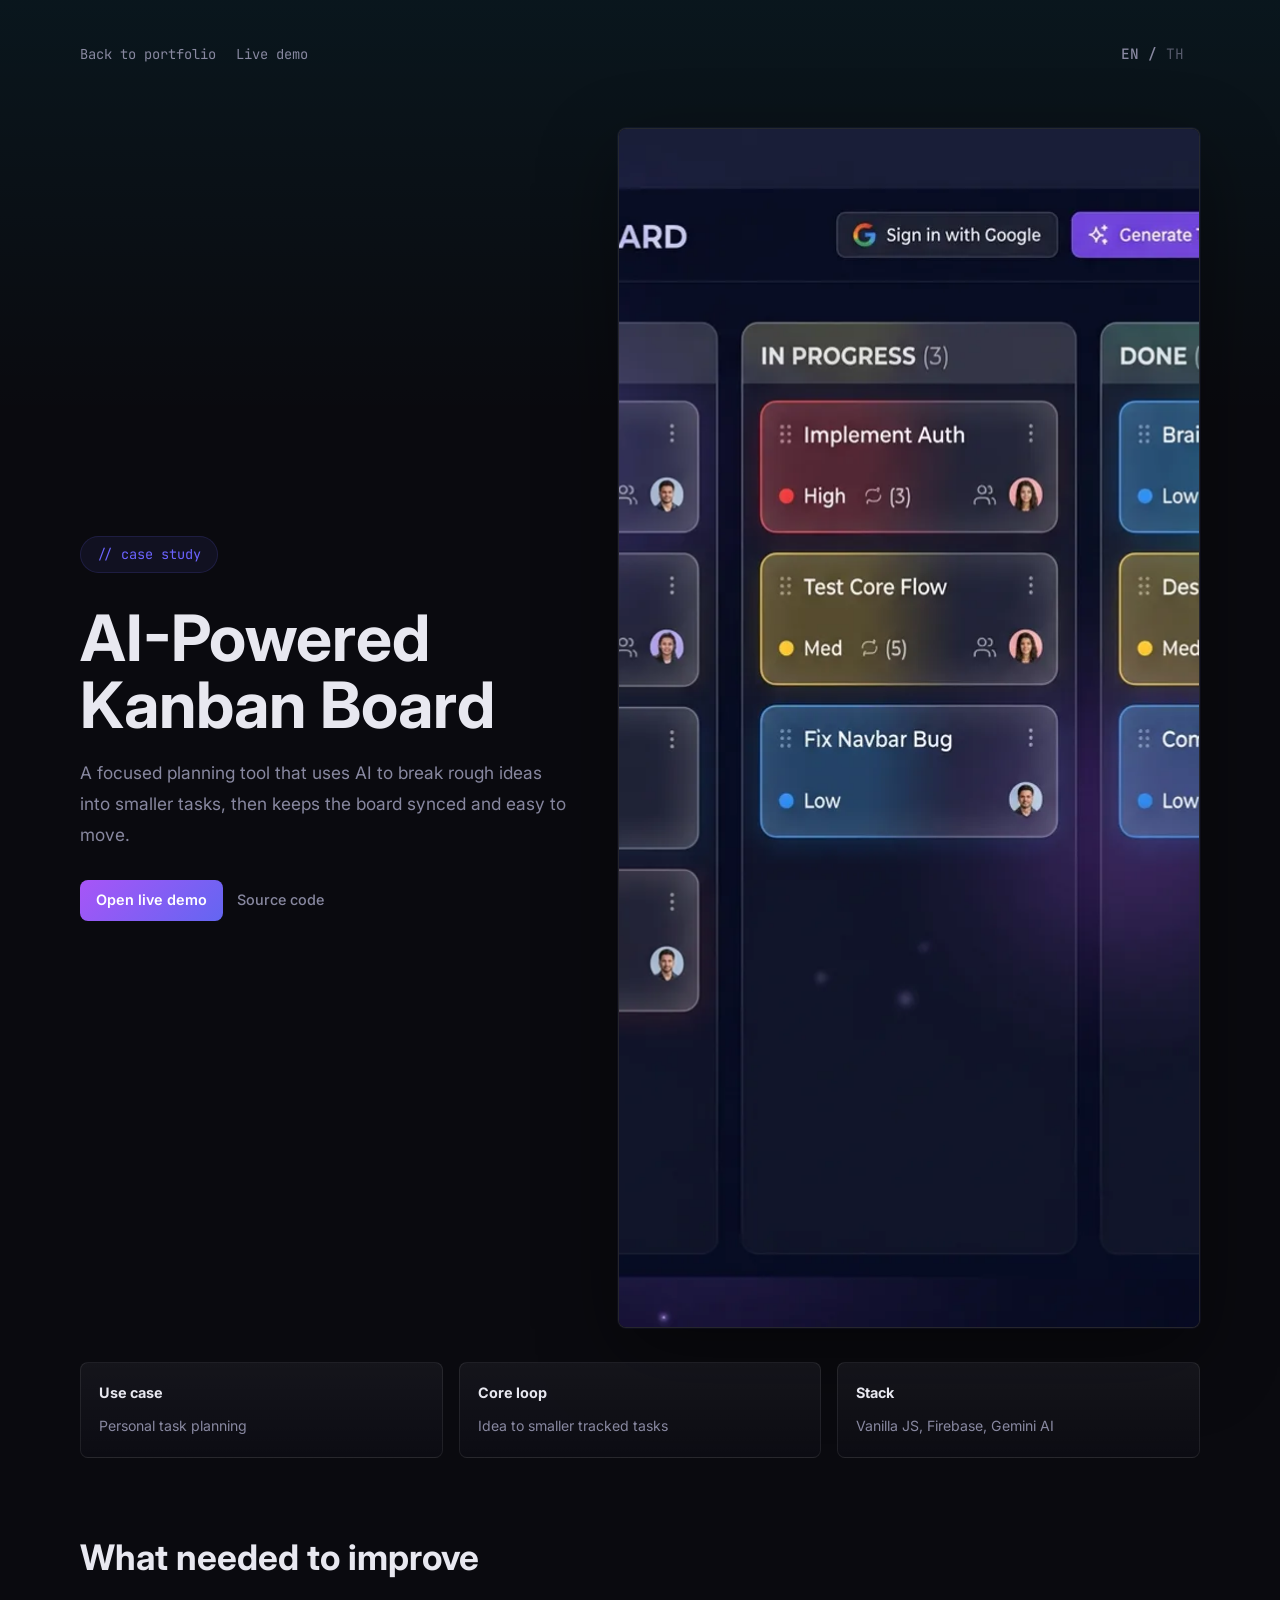
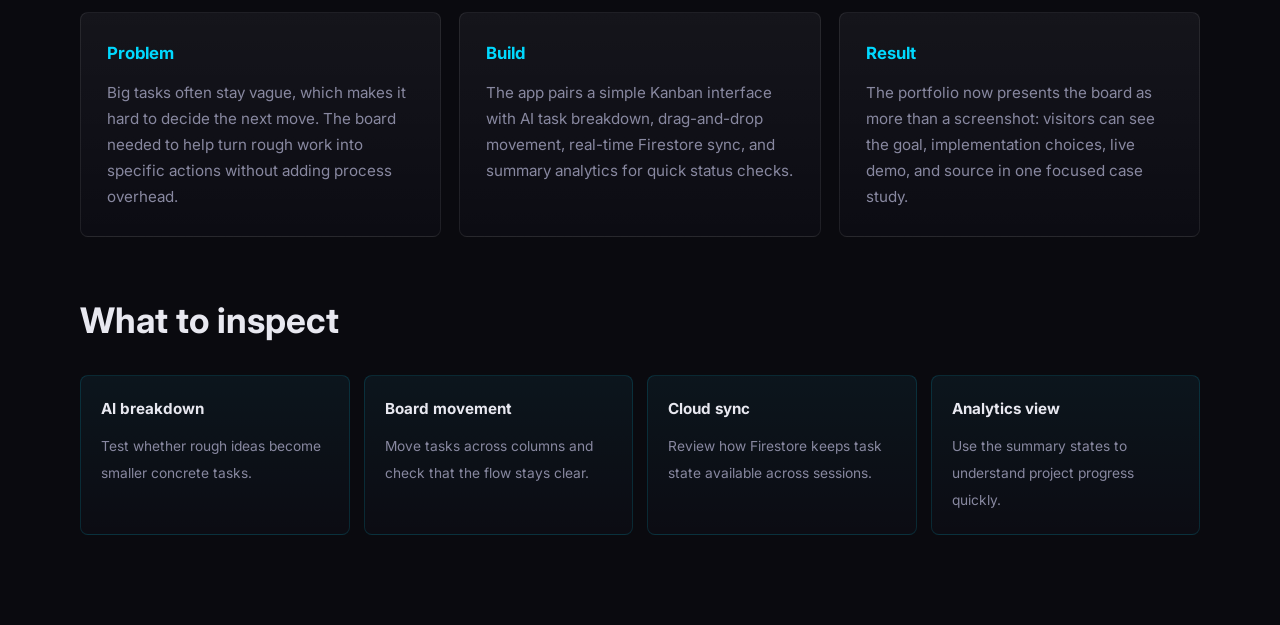
==== commit f6c603b5: "feat: upgrade case study pages with premium design, particles, and EN/TH localization" ====
--- a/case-studies/ai-kanban-board/index.html
+++ b/case-studies/ai-kanban-board/index.html
@@ -16,24 +16,30 @@
       rel="stylesheet"
     />
     <link rel="stylesheet" href="../../style.css" />
+    <script src="../../script.js" defer></script>
   </head>
   <body class="case-page">
+    <div id="particles" aria-hidden="true"></div>
     <main class="case-shell">
-      <nav class="case-nav" aria-label="Case study navigation">
-        <a href="../../#projects">Back to portfolio</a>
-        <a
-          href="https://romeototo.github.io/ai-kanban-board/"
-          target="_blank"
-          rel="noopener noreferrer"
-          >Live demo</a
-        >
+      <nav class="case-nav" aria-label="Case study navigation" style="display: flex; justify-content: space-between; align-items: center; width: 100%;">
+        <div style="display: flex; gap: 20px;">
+          <a href="../../#projects" data-th="กลับหน้าหลัก">Back to portfolio</a>
+          <a
+            href="https://romeototo.github.io/ai-kanban-board/"
+            target="_blank"
+            rel="noopener noreferrer"
+            data-th="ดูตัวอย่างการใช้งาน"
+            >Live demo</a
+          >
+        </div>
+        <a href="javascript:void(0);" class="nav-link lang-toggle" aria-label="Toggle language to Thai">EN / <span>TH</span></a>
       </nav>
 
       <section class="case-hero">
         <div>
           <span class="section-tag">// case study</span>
-          <h1>AI-Powered Kanban Board</h1>
-          <p>
+          <h1 data-th="กระดาน Kanban พลัง AI">AI-Powered Kanban Board</h1>
+          <p data-th="เครื่องมือวางแผนที่ใช้ AI ช่วยแตกไอเดียใหญ่ๆ ให้เป็นงานย่อย พร้อมระบบซิงค์ข้อมูลบนคลาวด์แบบเรียลไทม์">
             A focused planning tool that uses AI to break rough ideas into
             smaller tasks, then keeps the board synced and easy to move.
           </p>
@@ -43,6 +49,7 @@
               target="_blank"
               rel="noopener noreferrer"
               class="project-link project-link-primary link-purple"
+              data-th="เปิดตัวอย่างการใช้งาน"
               >Open live demo</a
             >
             <a
@@ -50,6 +57,7 @@
               target="_blank"
               rel="noopener noreferrer"
               class="project-link"
+              data-th="ดูซอร์สโค้ด"
               >Source code</a
             >
           </div>
@@ -65,41 +73,41 @@
 
       <section class="case-metrics" aria-label="Project summary">
         <div>
-          <strong>Use case</strong>
-          <span>Personal task planning</span>
+          <strong data-th="จุดประสงค์">Use case</strong>
+          <span data-th="วางแผนงานส่วนตัว">Personal task planning</span>
         </div>
         <div>
-          <strong>Core loop</strong>
-          <span>Idea to smaller tracked tasks</span>
+          <strong data-th="ขั้นตอนหลัก">Core loop</strong>
+          <span data-th="เปลี่ยนไอเดียให้เป็นงานย่อย">Idea to smaller tracked tasks</span>
         </div>
         <div>
-          <strong>Stack</strong>
+          <strong data-th="เทคโนโลยี">Stack</strong>
           <span>Vanilla JS, Firebase, Gemini AI</span>
         </div>
       </section>
 
       <section class="case-section">
-        <h2>What needed to improve</h2>
+        <h2 data-th="ปัญหาที่ต้องแก้ไข">What needed to improve</h2>
         <div class="case-grid">
           <div class="case-panel">
-            <h3>Problem</h3>
-            <p>
+            <h3 data-th="ปัญหา">Problem</h3>
+            <p data-th="งานชิ้นใหญ่มักจะดูคลุมเครือ ทำให้ยากที่จะตัดสินใจว่าควรเริ่มทำอะไรก่อน กระดานนี้จึงถูกสร้างขึ้นเพื่อช่วยแปลงงานหยาบๆ ให้เป็นสิ่งที่ลงมือทำได้จริงโดยไม่เพิ่มภาระ">
               Big tasks often stay vague, which makes it hard to decide the next
               move. The board needed to help turn rough work into specific
               actions without adding process overhead.
             </p>
           </div>
           <div class="case-panel">
-            <h3>Build</h3>
-            <p>
+            <h3 data-th="สิ่งที่สร้าง">Build</h3>
+            <p data-th="แอปนี้จับคู่ UI ของ Kanban ที่เรียบง่ายเข้ากับระบบ AI แตกงานย่อย สามารถลากวางได้ ซิงค์ข้อมูลเรียลไทม์ด้วย Firestore และมีระบบสรุปผลให้ดูสถานะได้เร็วๆ">
               The app pairs a simple Kanban interface with AI task breakdown,
               drag-and-drop movement, real-time Firestore sync, and summary
               analytics for quick status checks.
             </p>
           </div>
           <div class="case-panel">
-            <h3>Result</h3>
-            <p>
+            <h3 data-th="ผลลัพธ์">Result</h3>
+            <p data-th="พอร์ตโฟลิโอตอนนี้นำเสนอกระดาน Kanban ที่มีชีวิต ผู้เยี่ยมชมสามารถเห็นเป้าหมาย โค้ดที่ใช้ เดโม่ที่ใช้งานได้จริง และซอร์สโค้ดรวมอยู่ในที่เดียว">
               The portfolio now presents the board as more than a screenshot:
               visitors can see the goal, implementation choices, live demo, and
               source in one focused case study.
@@ -109,29 +117,31 @@
       </section>
 
       <section class="case-section">
-        <h2>What to inspect</h2>
+        <h2 data-th="สิ่งที่น่าสนใจในโปรเจกต์นี้">What to inspect</h2>
         <div class="inspect-list">
           <div>
-            <strong>AI breakdown</strong>
-            <span>Test whether rough ideas become smaller concrete tasks.</span>
+            <strong data-th="AI แตกงานย่อย">AI breakdown</strong>
+            <span data-th="ทดสอบว่า AI สามารถแปลงไอเดียหยาบๆ ให้เป็นงานที่เป็นรูปธรรมได้หรือไม่"
+              >Test whether rough ideas become smaller concrete tasks.</span
+            >
           </div>
           <div>
-            <strong>Board movement</strong>
-            <span
+            <strong data-th="การเลื่อนสถานะ">Board movement</strong>
+            <span data-th="ลากการ์ดข้ามคอลัมน์และดูว่า Flow การทำงานลื่นไหลหรือไม่"
               >Move tasks across columns and check that the flow stays
               clear.</span
             >
           </div>
           <div>
-            <strong>Cloud sync</strong>
-            <span
+            <strong data-th="ระบบ Cloud Sync">Cloud sync</strong>
+            <span data-th="ดูว่า Firestore บันทึกข้อมูลและซิงค์ข้ามอุปกรณ์ได้อย่างไร"
               >Review how Firestore keeps task state available across
               sessions.</span
             >
           </div>
           <div>
-            <strong>Analytics view</strong>
-            <span
+            <strong data-th="Dashboard วิเคราะห์">Analytics view</strong>
+            <span data-th="ใช้แถบสรุปข้อมูลเพื่อดูความคืบหน้าของโปรเจกต์ได้อย่างรวดเร็ว"
               >Use the summary states to understand project progress
               quickly.</span
             >
--- a/style.css
+++ b/style.css
@@ -682,6 +682,10 @@
   z-index: 1;
 }
 
+.section-compact {
+  padding: 88px 0;
+}
+
 .section-dark {
   background:
     linear-gradient(180deg, rgba(255, 255, 255, 0.015), transparent 120px),
@@ -717,6 +721,57 @@
   color: var(--text-secondary);
   font-size: 1rem;
   line-height: 1.75;
+}
+
+/* ======================================
+   Start Here Section
+   ====================================== */
+
+.start-grid {
+  display: grid;
+  grid-template-columns: repeat(3, minmax(0, 1fr));
+  gap: 18px;
+}
+
+.start-card {
+  display: flex;
+  min-height: 220px;
+  flex-direction: column;
+  justify-content: space-between;
+  padding: 26px;
+  border: 1px solid rgba(108, 99, 255, 0.22);
+  border-radius: 8px;
+  background:
+    linear-gradient(180deg, rgba(255, 255, 255, 0.04), transparent),
+    rgba(17, 17, 24, 0.58);
+  color: var(--text-primary);
+  text-decoration: none;
+  transition: var(--transition);
+}
+
+.start-card:hover {
+  transform: translateY(-4px);
+  border-color: rgba(0, 217, 255, 0.45);
+  box-shadow: 0 18px 44px rgba(0, 0, 0, 0.28);
+}
+
+.start-card span {
+  color: var(--cyan);
+  font-family: var(--font-mono);
+  font-size: 0.82rem;
+}
+
+.start-card strong {
+  margin-top: auto;
+  color: var(--text-primary);
+  font-size: 1.28rem;
+  line-height: 1.25;
+}
+
+.start-card p {
+  margin-top: 14px;
+  color: var(--text-secondary);
+  line-height: 1.65;
 }
 
 /* ======================================
@@ -844,21 +899,6 @@
   color: white;
   font-size: 1.35rem;
   line-height: 1.2;
-}
-
-.visual-rialo {
-  background:
-    radial-gradient(
-      circle at 18% 25%,
-      rgba(0, 255, 136, 0.35),
-      transparent 26%
-    ),
-    radial-gradient(
-      circle at 80% 15%,
-      rgba(108, 99, 255, 0.45),
-      transparent 30%
-    ),
-    linear-gradient(135deg, rgba(12, 18, 28, 0.98), rgba(43, 27, 83, 0.92));
 }
 
 .visual-monster {
@@ -1543,6 +1583,12 @@
     0 0 0 1px rgba(108, 99, 255, 0.08);
 }
 
+.case-screenshot-wide {
+  aspect-ratio: 16 / 9;
+  height: auto;
+  object-fit: contain;
+}
+
 .case-metrics {
   display: grid;
   grid-template-columns: repeat(3, minmax(0, 1fr));
@@ -1652,7 +1698,6 @@
 
 /* Scroll reveal */
 .about-card,
-.project-card,
 .skill-category,
 .process-card {
   opacity: 0;
@@ -1663,11 +1708,151 @@
 }
 
 .about-card.visible,
-.project-card.visible,
 .skill-category.visible,
 .process-card.visible {
   opacity: 1;
   transform: translateY(0);
+}
+
+/* ======================================
+   Utilities & Enhancements
+   ====================================== */
+
+.sr-only {
+  position: absolute;
+  width: 1px;
+  height: 1px;
+  padding: 0;
+  margin: -1px;
+  overflow: hidden;
+  clip: rect(0, 0, 0, 0);
+  white-space: nowrap;
+  border-width: 0;
+}
+
+.lang-toggle span {
+  opacity: 0.6;
+  font-weight: 400;
+  transition: var(--transition);
+}
+
+.lang-toggle:hover span {
+  opacity: 1;
+}
+
+.back-to-top {
+  position: fixed;
+  bottom: 30px;
+  right: 30px;
+  width: 50px;
+  height: 50px;
+  border-radius: 50%;
+  background: rgba(108, 99, 255, 0.2);
+  border: 1px solid rgba(108, 99, 255, 0.4);
+  color: var(--text-primary);
+  display: flex;
+  align-items: center;
+  justify-content: center;
+  cursor: pointer;
+  z-index: 999;
+  opacity: 0;
+  transform: translateY(20px);
+  pointer-events: none;
+  transition: all 0.3s cubic-bezier(0.4, 0, 0.2, 1);
+  backdrop-filter: blur(10px);
+}
+
+.back-to-top.visible {
+  opacity: 1;
+  transform: translateY(0);
+  pointer-events: auto;
+}
+
+.back-to-top:hover {
+  background: var(--accent);
+  box-shadow: 0 0 20px var(--accent-glow);
+  transform: translateY(-5px);
+}
+
+/* ======================================
+   Premium Aesthetics & Polish
+   ====================================== */
+
+/* Custom Dark Scrollbar */
+::-webkit-scrollbar {
+  width: 10px;
+}
+::-webkit-scrollbar-track {
+  background: var(--bg-primary);
+}
+::-webkit-scrollbar-thumb {
+  background: var(--border-hover);
+  border-radius: 5px;
+}
+::-webkit-scrollbar-thumb:hover {
+  background: var(--accent);
+}
+
+/* Gradient Hero Name */
+.hero-name {
+  background: linear-gradient(
+    to right,
+    var(--cyan) 0%,
+    var(--accent-light) 30%,
+    var(--pink) 70%,
+    var(--cyan) 100%
+  );
+  background-size: 200% auto;
+  color: transparent;
+  -webkit-background-clip: text;
+  background-clip: text;
+  animation: shine 5s linear infinite;
+}
+
+@keyframes shine {
+  to {
+    background-position: 200% center;
+  }
+}
+
+/* Premium Shimmer/Glow on Cards */
+.project-card,
+.about-card,
+.process-card {
+  position: relative;
+  overflow: hidden;
+}
+
+.project-card::after,
+.about-card::after,
+.process-card::after {
+  content: "";
+  position: absolute;
+  top: 0;
+  left: -150%;
+  width: 50%;
+  height: 100%;
+  background: linear-gradient(
+    to right,
+    rgba(255, 255, 255, 0) 0%,
+    rgba(255, 255, 255, 0.05) 50%,
+    rgba(255, 255, 255, 0) 100%
+  );
+  transform: skewX(-25deg);
+  transition: all 0.75s ease;
+  pointer-events: none;
+}
+
+.project-card:hover::after,
+.about-card:hover::after,
+.process-card:hover::after {
+  left: 150%;
+  transition: all 0.75s ease;
+}
+
+/* Subtle Cursor Glow for hero CTA */
+.btn-primary:hover {
+  box-shadow: 0 0 20px var(--cyan), 0 0 40px rgba(0, 217, 255, 0.2);
 }
 
 /* ======================================
@@ -1746,7 +1931,8 @@
   .process-grid,
   .case-metrics,
   .case-grid,
-  .inspect-list {
+  .inspect-list,
+  .start-grid {
     grid-template-columns: 1fr 1fr;
   }
 
@@ -1770,7 +1956,8 @@
   .inspect-list,
   .projects-grid,
   .skills-grid,
-  .process-grid {
+  .process-grid,
+  .start-grid {
     grid-template-columns: 1fr;
   }
 
